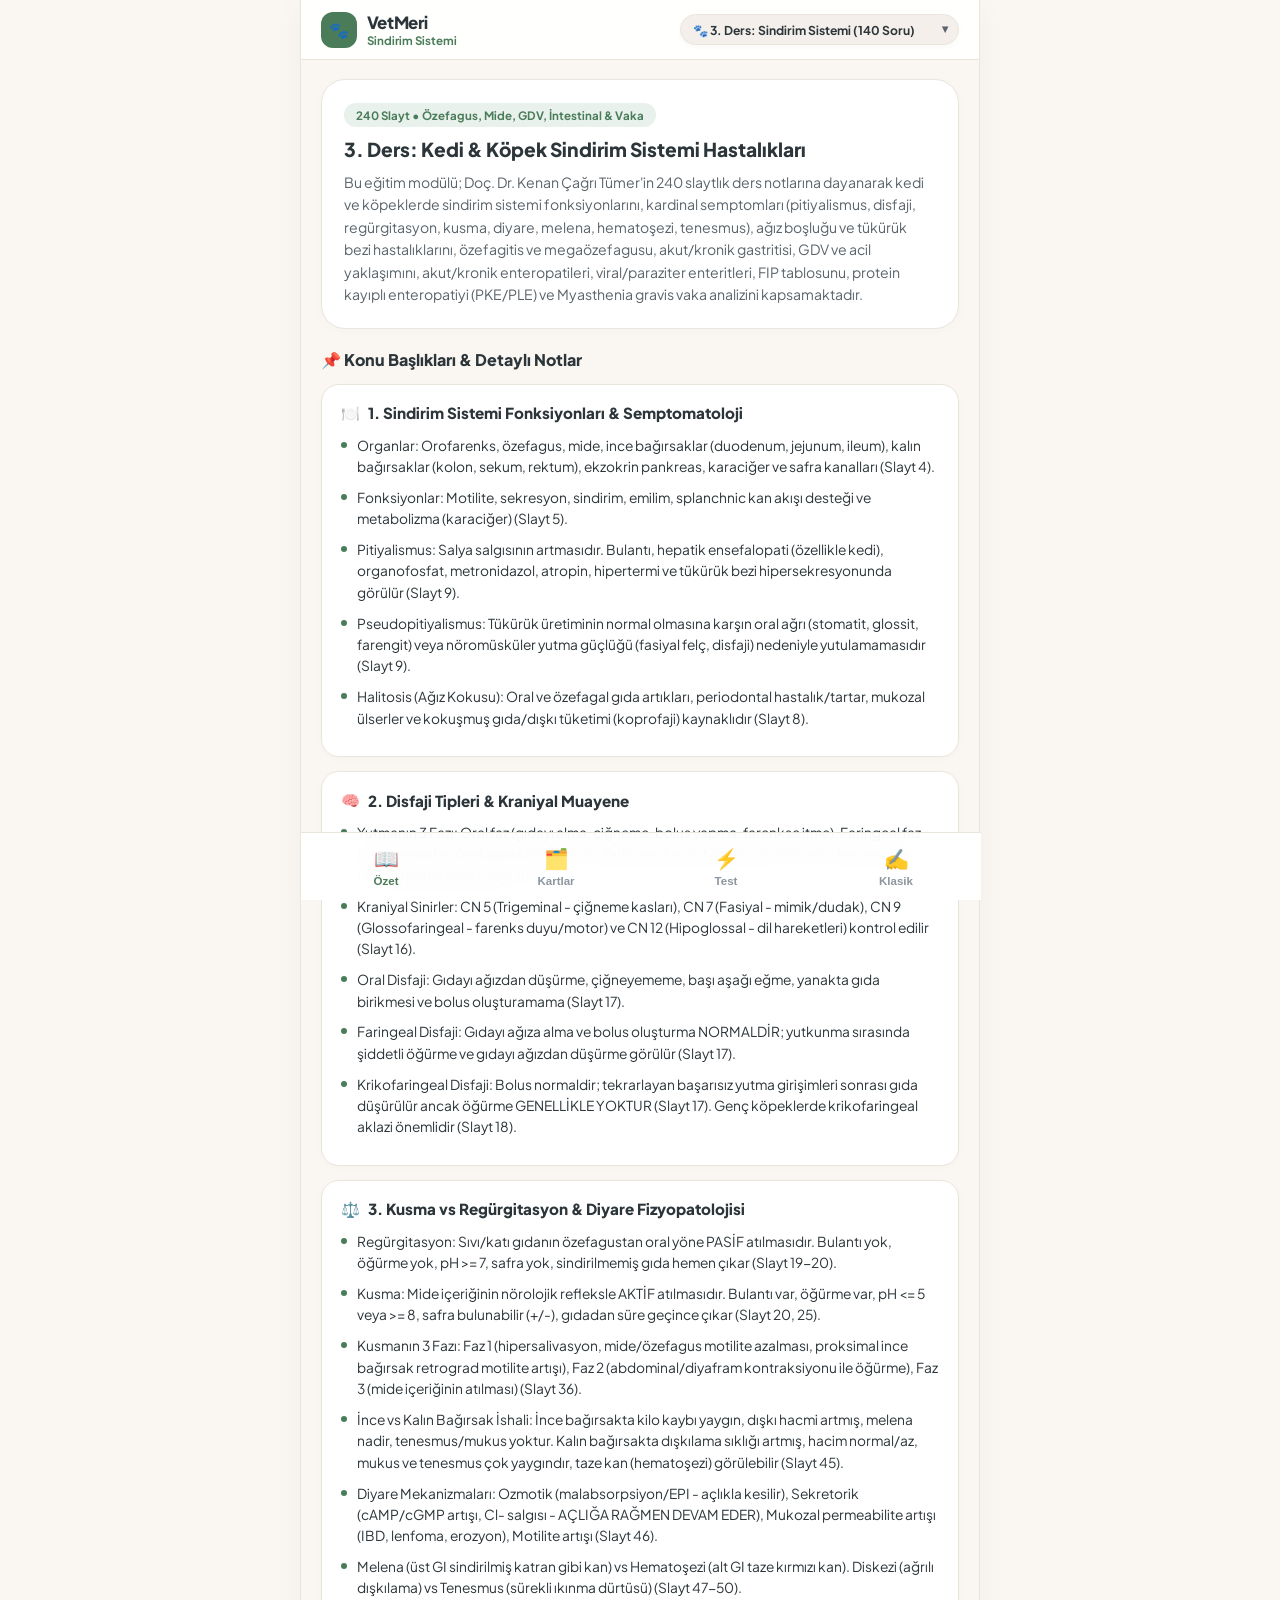
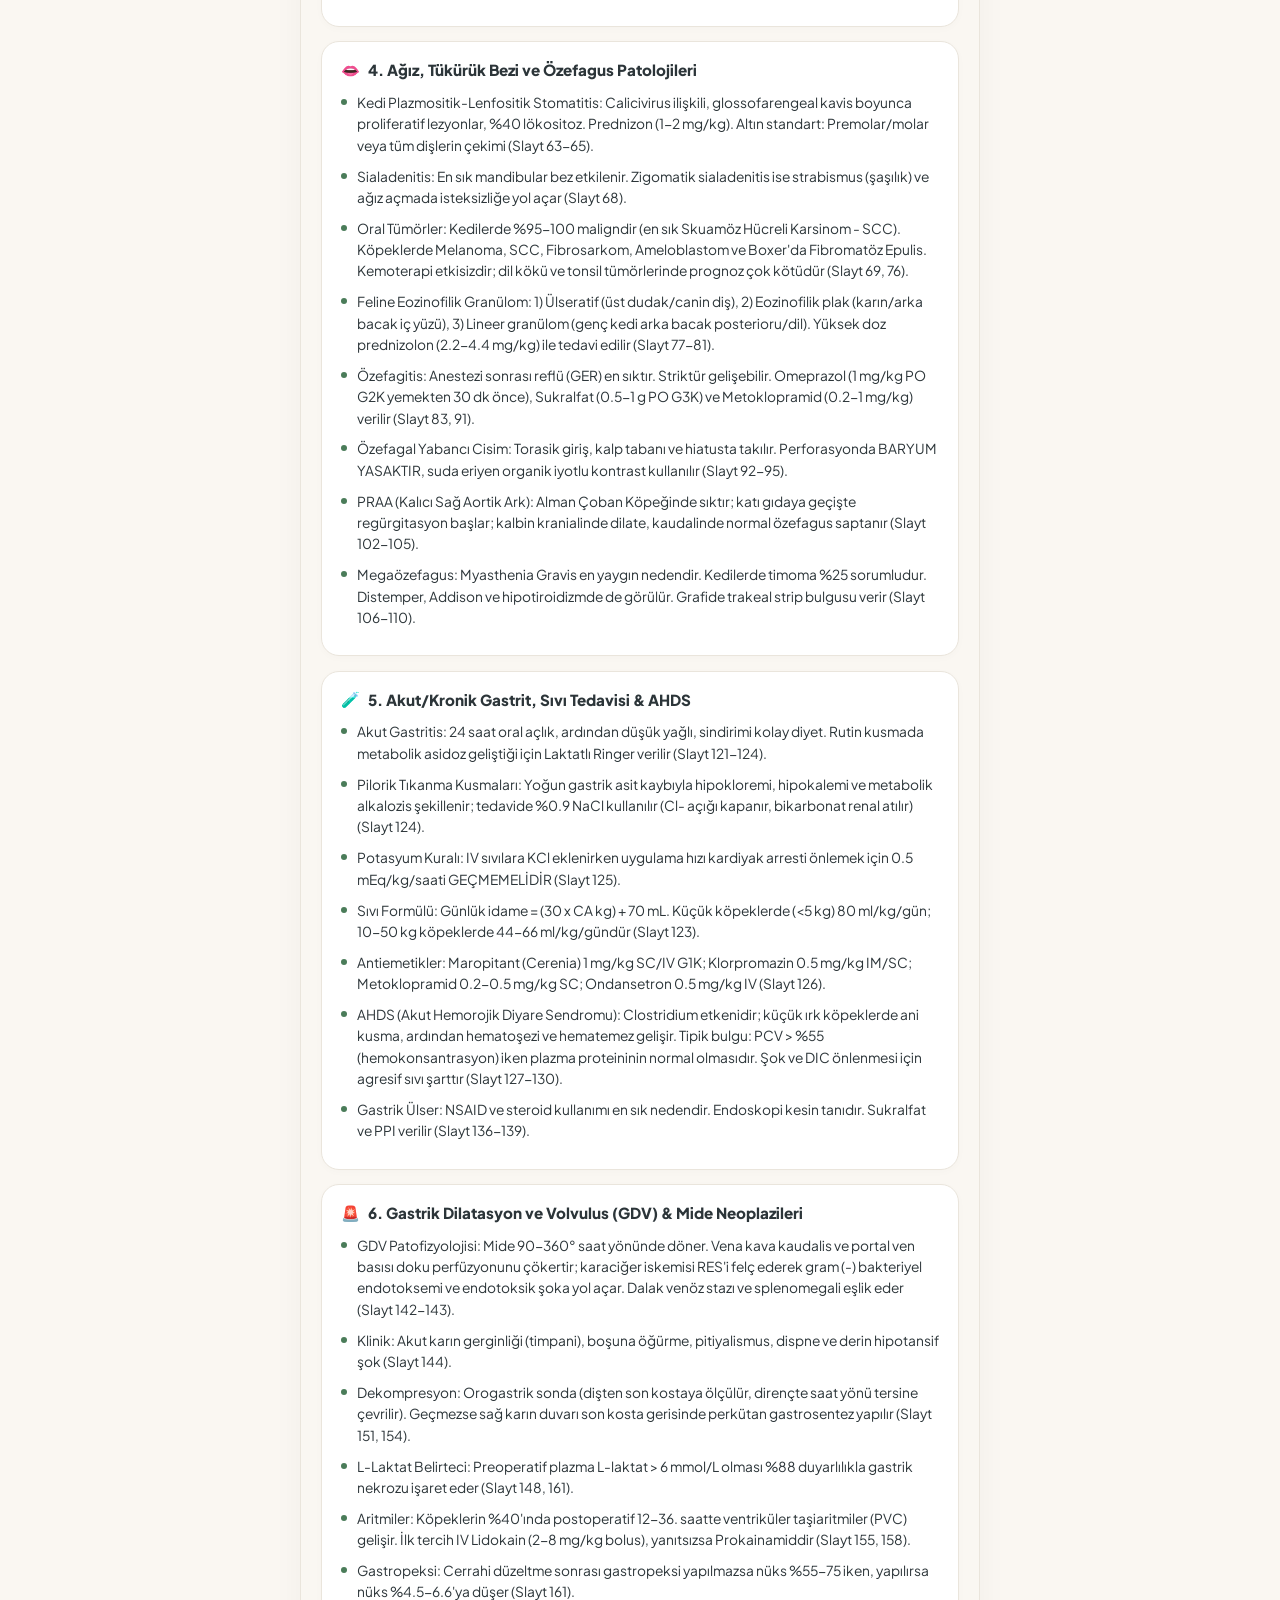
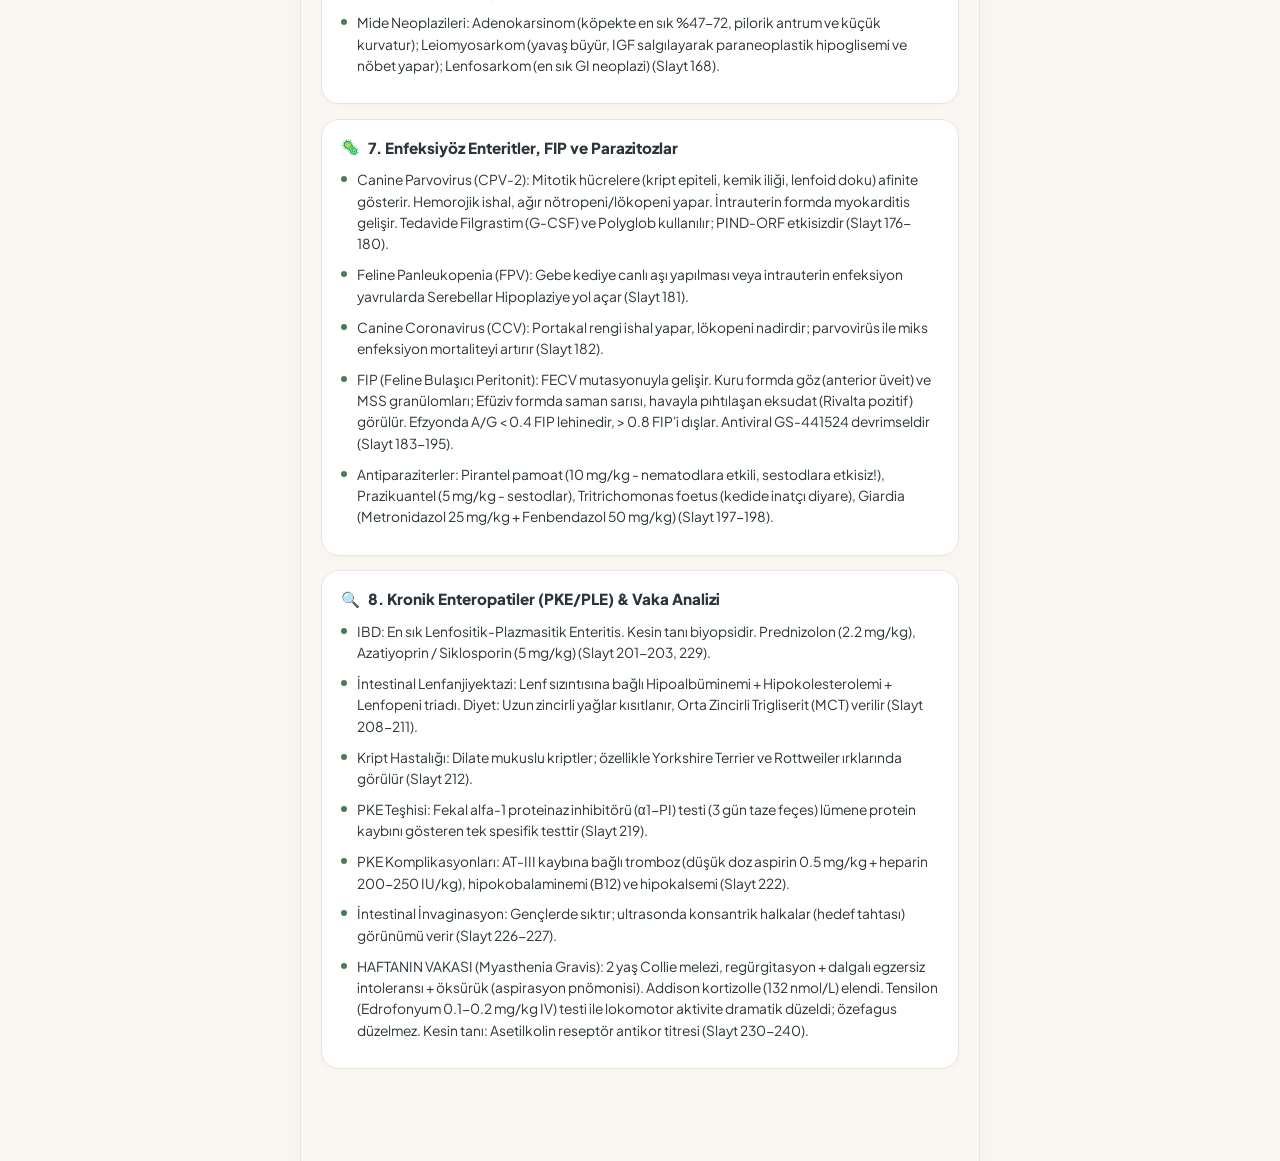
==== index.html @ ea82a2b4 "Sindirim Sistemi modulu eklendi - kumülatif data.json guncellendi" ====
<!DOCTYPE html>
<html lang="tr">
<head>
  <meta charset="UTF-8">
  <meta name="viewport" content="width=device-width, initial-scale=1.0, maximum-scale=1.0, user-scalable=no, viewport-fit=cover">
  <title>VetMeri - Veteriner Çalışma Asistanı</title>
  
  <link rel="preconnect" href="https://fonts.googleapis.com">
  <link rel="preconnect" href="https://fonts.gstatic.com" crossorigin>
  <link href="https://fonts.googleapis.com/css2?family=Plus+Jakarta+Sans:wght@400;500;600;700;800&display=swap" rel="stylesheet">
  <link rel="stylesheet" href="style.css">
</head>
<body>
  <div class="app-shell">
    
    <!-- Top Bar -->
    <header class="app-header">
      <div class="brand-badge">
        <div class="brand-logo" id="brand-logo-icon">🐾</div>
        <div class="brand-info">
          <h1>VetMeri</h1>
          <p id="header-category">Sindirim Sistemi Hastalıkları</p>
        </div>
      </div>
      <div class="module-dropdown-wrapper">
        <select id="module-selector" class="module-select" aria-label="Ders Seçiniz">
          <option value="sindirim" selected>🐾 3. Ders: Sindirim Sistemi (140 Soru)</option>
          <option value="preanestezi">💊 2. Ders: Preanestezik İlaçlar (60 Soru)</option>
          <option value="anestezi">🩺 1. Ders: Anestezi & Muayene (65 Soru)</option>
          <option value="hepsi">📚 Tümü: Kümülatif Havuz (265 Soru)</option>
        </select>
      </div>
    </header>

    <!-- Main Content -->
    <main class="app-content">
      
      <!-- ================= 1. TAB: ÖZET ================= -->
      <section id="tab-ozet" class="tab-screen active">
        <div class="hero-card">
          <span class="hero-badge" id="hero-badge">Ders Notu Özeti</span>
          <h2 class="hero-title" id="hero-title">Kedi & Köpek Sindirim Sistemi Hastalıkları</h2>
          <p class="hero-desc" id="hero-desc">Doç. Dr. Kenan Çağrı Tümer'in 240 slaytlık ders notu: Özefagitis, megaözefagus, GDV, AHDS, IBD, PKE ve Myasthenia gravis vaka analizi.</p>
        </div>

        <div class="section-title">📌 Konu Başlıkları & Detaylı Notlar</div>
        <div class="summary-sections-list" id="summary-sections-container">
          <!-- Dinamik doldurulur -->
        </div>
      </section>

      <!-- ================= 2. TAB: BİLGİ KARTLARI ================= -->
      <section id="tab-kartlar" class="tab-screen">
        <div class="flashcard-topbar">
          <span style="font-size: 0.9rem; font-weight: 700; color: var(--text-muted);" id="card-counter">Kart 1 / 20</span>
          <span style="font-size: 0.8rem; font-weight: 600; color: var(--primary);">Dokun ve Çevir</span>
        </div>

        <div class="card-viewport" id="flashcard-box">
          <div class="flip-card" id="flip-card-element">
            <div class="card-face front">
              <div class="card-tag">SORU</div>
              <div class="card-body-text" id="card-front-text">Yükleniyor...</div>
              <div class="card-flip-prompt">🔄 Cevabı görmek için dokun</div>
            </div>
            <div class="card-face back">
              <div class="card-tag">CEVAP</div>
              <div class="card-body-text" id="card-back-text">Açıklama burada...</div>
              <div class="card-flip-prompt">🔄 Soruya dönmek için dokun</div>
            </div>
          </div>
        </div>

        <!-- Sadece Önceki, Karıştır, Sonraki -->
        <div class="card-nav-row">
          <button class="btn-card-ctrl" id="btn-card-prev">← Önceki</button>
          <button class="btn-card-ctrl shuffle" id="btn-card-shuffle" title="Karıştır">🔀</button>
          <button class="btn-card-ctrl primary" id="btn-card-next">Sonraki →</button>
        </div>
      </section>

      <!-- ================= 3. TAB: QUIZ ================= -->
      <section id="tab-quiz" class="tab-screen">
        <div class="quiz-topbar">
          <span style="font-size: 0.9rem; font-weight: 800; color: var(--text-main);" id="quiz-counter">Soru 1 / 60</span>
          <span class="slide-tag-pill" id="quiz-slide-pill">Slayt 2</span>
        </div>

        <div class="question-box">
          <div class="question-text" id="quiz-question-text">
            Soru metni yükleniyor...
          </div>
        </div>

        <div class="options-list" id="quiz-options-container">
          <!-- Seçenekler dinamik gelir -->
        </div>

        <div class="feedback-box" id="quiz-feedback-drawer">
          <div class="feedback-header">
            <div class="feedback-title" id="feedback-result-title">Doğru Yanıt</div>
            <div class="feedback-slide-badge" id="feedback-slide-badge">📌 Slayt 20</div>
          </div>
          <p class="feedback-desc" id="feedback-general-text"></p>
          <div class="distractor-analysis" id="feedback-distractor-text"></div>
        </div>

        <button class="btn-next-quiz" id="quiz-next-btn" style="display: none;">
          Sonraki Soruya Geç →
        </button>
      </section>

      <!-- ================= 4. TAB: KLASİK SORULAR ================= -->
      <section id="tab-klasik" class="tab-screen">
        <div class="quiz-topbar">
          <span style="font-size: 0.9rem; font-weight: 800; color: var(--text-main);" id="au-counter">Soru 1 / 15</span>
          <span class="slide-tag-pill" id="au-slide-pill">Slayt 2</span>
        </div>

        <div class="au-card">
          <span class="au-tag">AÇIK UÇLU SORU</span>
          <div class="question-text" id="au-question-text" style="margin-bottom: 1rem;">
            Soru yükleniyor...
          </div>

          <button class="btn-reveal-answer" id="btn-reveal-au">
            👁️ Cevabı Göster
          </button>

          <div class="au-answer-box" id="au-answer-box">
            <div style="display: flex; justify-content: space-between; margin-bottom: 0.5rem;">
              <strong style="color: var(--primary); font-size: 0.9rem;">Model Cevap:</strong>
              <span style="font-size: 0.75rem; color: var(--text-muted); font-weight: 700;" id="au-answer-slide">Slayt 2</span>
            </div>
            <p style="font-size: 0.88rem; line-height: 1.55; color: var(--text-main);" id="au-ideal-answer"></p>
          </div>
        </div>

        <div class="card-nav-row" style="margin-top: 1.25rem;">
          <button class="btn-card-ctrl" id="btn-au-prev">← Önceki Soru</button>
          <button class="btn-card-ctrl primary" id="btn-au-next">Sonraki Soru →</button>
        </div>
      </section>

    </main>

    <!-- Bottom Navigation Bar -->
    <nav class="bottom-nav">
      <button class="nav-item active" data-tab="ozet">
        <div class="nav-icon">📖</div>
        <div class="nav-label">Özet</div>
      </button>
      <button class="nav-item" data-tab="kartlar">
        <div class="nav-icon">🗂️</div>
        <div class="nav-label">Kartlar</div>
      </button>
      <button class="nav-item" data-tab="quiz">
        <div class="nav-icon">⚡</div>
        <div class="nav-label">Test</div>
      </button>
      <button class="nav-item" data-tab="klasik">
        <div class="nav-icon">✍️</div>
        <div class="nav-label">Klasik</div>
      </button>
    </nav>

  </div>

  <script src="data.js"></script>
  <script src="app.js"></script>
</body>
</html>
---- style.css ----
:root {
  --bg-primary: #FAF7F2;
  --bg-surface: #FFFFFF;
  --bg-surface-elevated: #F4EFEA;
  --bg-glass: rgba(255, 255, 255, 0.92);
  --border-subtle: #EAE5DC;
  --border-active: #4A7C59;
  
  --primary: #4A7C59; /* Soft Sage Green */
  --primary-light: #E8F1EC;
  --accent: #D97757;  /* Warm Blush / Terracotta */
  --accent-light: #FDF0EC;
  --danger: #C95D63;
  --danger-light: #FBEBED;
  
  --text-main: #2C3539;
  --text-muted: #5A646A;
  --text-faint: #8C969E;
  
  --font-sans: 'Plus Jakarta Sans', -apple-system, BlinkMacSystemFont, 'Segoe UI', Roboto, sans-serif;
  --radius-sm: 12px;
  --radius-md: 18px;
  --radius-lg: 24px;
  --radius-pill: 9999px;
  
  --nav-height: 68px;
  --header-height: 60px;
}

* {
  box-sizing: border-box;
  margin: 0;
  padding: 0;
  -webkit-tap-highlight-color: transparent;
  user-select: none;
}

body {
  background-color: var(--bg-primary);
  color: var(--text-main);
  font-family: var(--font-sans);
  min-height: 100vh;
  display: flex;
  justify-content: center;
  overflow-x: hidden;
}

/* Tablet & Phone Shell */
.app-shell {
  width: 100%;
  max-width: 540px;
  min-height: 100vh;
  display: flex;
  flex-direction: column;
  background-color: var(--bg-primary);
  position: relative;
  box-shadow: 0 4px 30px rgba(0, 0, 0, 0.04);
}

@media (min-width: 768px) {
  .app-shell {
    max-width: 680px;
    border-left: 1px solid var(--border-subtle);
    border-right: 1px solid var(--border-subtle);
  }
}

/* Top App Header */
.app-header {
  height: var(--header-height);
  position: sticky;
  top: 0;
  z-index: 50;
  display: flex;
  align-items: center;
  justify-content: space-between;
  padding: 0 1.25rem;
  background: var(--bg-glass);
  backdrop-filter: blur(16px);
  border-bottom: 1px solid var(--border-subtle);
}

.brand-badge {
  display: flex;
  align-items: center;
  gap: 0.6rem;
}

.brand-logo {
  width: 36px;
  height: 36px;
  border-radius: 12px;
  background: var(--primary);
  display: flex;
  align-items: center;
  justify-content: center;
  color: white;
  font-weight: 800;
  font-size: 1rem;
}

.brand-info h1 {
  font-size: 1.05rem;
  font-weight: 800;
  color: var(--text-main);
  letter-spacing: -0.02em;
}

.brand-info p {
  font-size: 0.72rem;
  color: var(--primary);
  font-weight: 700;
  white-space: nowrap;
}

/* Module Selector Dropdown */
.module-dropdown-wrapper {
  position: relative;
  display: flex;
  align-items: center;
  max-width: 58%;
}

.module-select {
  appearance: none;
  -webkit-appearance: none;
  background: var(--bg-surface-elevated);
  color: var(--text-main);
  border: 1.5px solid var(--border-subtle);
  border-radius: var(--radius-pill);
  padding: 0.4rem 1.8rem 0.4rem 0.75rem;
  font-family: var(--font-sans);
  font-size: 0.76rem;
  font-weight: 700;
  cursor: pointer;
  outline: none;
  transition: all 0.2s ease;
  box-shadow: 0 2px 5px rgba(0, 0, 0, 0.03);
  text-overflow: ellipsis;
  overflow: hidden;
  white-space: nowrap;
  max-width: 100%;
}

.module-select:hover {
  border-color: var(--primary);
  background: var(--bg-surface);
}

.module-select:focus {
  border-color: var(--primary);
  box-shadow: 0 0 0 3px var(--primary-light);
}

.module-dropdown-wrapper::after {
  content: '▼';
  font-size: 0.55rem;
  color: var(--text-muted);
  position: absolute;
  right: 0.65rem;
  pointer-events: none;
}

/* Main Content Area */
.app-content {
  flex: 1;
  padding: 1.2rem 1.25rem calc(var(--nav-height) + 1.5rem);
  overflow-y: auto;
}

/* Tab Screens */
.tab-screen {
  display: none;
  animation: fadeIn 0.2s ease-out;
}

.tab-screen.active {
  display: block;
}

@keyframes fadeIn {
  from { opacity: 0; transform: translateY(6px); }
  to { opacity: 1; transform: translateY(0); }
}

/* Hero Section in Summary */
.hero-card {
  background: var(--bg-surface);
  border: 1px solid var(--border-subtle);
  border-radius: var(--radius-lg);
  padding: 1.4rem;
  margin-bottom: 1.25rem;
  box-shadow: 0 2px 12px rgba(0, 0, 0, 0.02);
}

.hero-badge {
  display: inline-block;
  padding: 0.3rem 0.75rem;
  background: var(--primary-light);
  color: var(--primary);
  border-radius: var(--radius-pill);
  font-size: 0.72rem;
  font-weight: 700;
  margin-bottom: 0.6rem;
}

.hero-title {
  font-size: 1.2rem;
  font-weight: 800;
  line-height: 1.35;
  color: var(--text-main);
  margin-bottom: 0.5rem;
}

.hero-desc {
  font-size: 0.88rem;
  line-height: 1.6;
  color: var(--text-muted);
}

/* Section Header */
.section-title {
  font-size: 1rem;
  font-weight: 800;
  color: var(--text-main);
  margin: 1.25rem 0 0.85rem;
}

.summary-sections-list {
  display: flex;
  flex-direction: column;
  gap: 0.9rem;
}

.summary-section-card {
  background: var(--bg-surface);
  border: 1px solid var(--border-subtle);
  border-radius: var(--radius-md);
  padding: 1.1rem 1.2rem;
  box-shadow: 0 2px 8px rgba(0, 0, 0, 0.02);
}

.summary-section-title {
  font-size: 0.95rem;
  font-weight: 800;
  color: var(--text-main);
  margin-bottom: 0.75rem;
  display: flex;
  align-items: center;
  gap: 0.5rem;
}

.summary-bullet {
  display: flex;
  align-items: flex-start;
  gap: 0.6rem;
  font-size: 0.86rem;
  line-height: 1.55;
  color: var(--text-main);
  margin-bottom: 0.6rem;
}

.bullet-dot {
  width: 6px;
  height: 6px;
  min-width: 6px;
  border-radius: 50%;
  background: var(--primary);
  margin-top: 7px;
}

/* ================= FLASHCARDS ================= */
.flashcard-topbar {
  display: flex;
  align-items: center;
  justify-content: space-between;
  margin-bottom: 1.2rem;
}

.card-viewport {
  perspective: 1000px;
  width: 100%;
  height: 350px;
  margin-bottom: 1.5rem;
  cursor: pointer;
}

.flip-card {
  width: 100%;
  height: 100%;
  position: relative;
  transform-style: preserve-3d;
  transition: transform 0.45s cubic-bezier(0.4, 0, 0.2, 1);
  border-radius: var(--radius-lg);
}

.flip-card.is-flipped {
  transform: rotateY(180deg);
}

.card-face {
  position: absolute;
  width: 100%;
  height: 100%;
  backface-visibility: hidden;
  border-radius: var(--radius-lg);
  padding: 2.2rem 1.8rem;
  display: flex;
  flex-direction: column;
  justify-content: space-between;
  border: 1px solid var(--border-subtle);
  background: var(--bg-surface);
  box-shadow: 0 8px 24px rgba(0, 0, 0, 0.04);
}

.card-face.back {
  transform: rotateY(180deg);
  background: #FCFAF7;
  border-color: rgba(217, 119, 87, 0.3);
}

.card-tag {
  display: inline-block;
  padding: 0.25rem 0.65rem;
  background: var(--primary-light);
  color: var(--primary);
  border-radius: 8px;
  font-size: 0.72rem;
  font-weight: 800;
  letter-spacing: 0.03em;
}

.card-face.back .card-tag {
  background: var(--accent-light);
  color: var(--accent);
}

.card-body-text {
  font-size: 1.15rem;
  font-weight: 700;
  line-height: 1.55;
  text-align: center;
  color: var(--text-main);
  margin: auto 0;
}

.card-face.back .card-body-text {
  font-size: 1.05rem;
  font-weight: 600;
  color: var(--text-main);
}

.card-flip-prompt {
  text-align: center;
  font-size: 0.75rem;
  color: var(--text-faint);
  font-weight: 600;
}

/* Flashcard Bottom Controls */
.card-nav-row {
  display: flex;
  align-items: center;
  justify-content: space-between;
  gap: 0.75rem;
}

.btn-card-ctrl {
  flex: 1;
  padding: 0.9rem;
  border-radius: var(--radius-md);
  border: 1px solid var(--border-subtle);
  background: var(--bg-surface);
  color: var(--text-main);
  font-weight: 700;
  font-size: 0.88rem;
  cursor: pointer;
  display: flex;
  align-items: center;
  justify-content: center;
  gap: 0.4rem;
}

.btn-card-ctrl.primary {
  background: var(--primary);
  color: white;
  border-color: var(--primary);
}

.btn-card-ctrl.shuffle {
  flex: 0 0 50px;
  background: var(--accent-light);
  color: var(--accent);
  border-color: transparent;
  font-size: 1.1rem;
}

/* ================= QUIZ ================= */
.quiz-topbar {
  display: flex;
  align-items: center;
  justify-content: space-between;
  margin-bottom: 1.2rem;
}

.slide-tag-pill {
  padding: 0.3rem 0.7rem;
  background: var(--primary-light);
  color: var(--primary);
  border-radius: 8px;
  font-size: 0.75rem;
  font-weight: 700;
}

.question-box {
  background: var(--bg-surface);
  border: 1px solid var(--border-subtle);
  border-radius: var(--radius-lg);
  padding: 1.35rem;
  margin-bottom: 1.2rem;
  box-shadow: 0 2px 10px rgba(0, 0, 0, 0.02);
}

.question-text {
  font-size: 1.05rem;
  font-weight: 700;
  line-height: 1.5;
  color: var(--text-main);
  user-select: text;
}

.options-list {
  display: flex;
  flex-direction: column;
  gap: 0.75rem;
  margin-bottom: 1.2rem;
}

.option-btn {
  display: flex;
  align-items: flex-start;
  gap: 0.85rem;
  background: var(--bg-surface);
  border: 1.5px solid var(--border-subtle);
  border-radius: var(--radius-md);
  padding: 1rem 1.1rem;
  text-align: left;
  cursor: pointer;
  color: var(--text-main);
  font-family: inherit;
  font-size: 0.9rem;
  line-height: 1.45;
  transition: background-color 0.15s, border-color 0.15s;
}

.opt-letter {
  width: 28px;
  height: 28px;
  min-width: 28px;
  border-radius: 50%;
  background: var(--bg-primary);
  border: 1px solid var(--border-subtle);
  display: flex;
  align-items: center;
  justify-content: center;
  font-weight: 700;
  font-size: 0.8rem;
  color: var(--text-muted);
}

.option-btn.is-correct {
  border-color: var(--primary) !important;
  background: #EBF7EE !important;
}

.option-btn.is-correct .opt-letter {
  background: var(--primary) !important;
  color: white !important;
  border-color: var(--primary) !important;
}

.option-btn.is-wrong {
  border-color: var(--danger) !important;
  background: var(--danger-light) !important;
}

.option-btn.is-wrong .opt-letter {
  background: var(--danger) !important;
  color: white !important;
  border-color: var(--danger) !important;
}

/* Feedback Drawer */
.feedback-box {
  display: none;
  background: #FDFBF8;
  border-radius: var(--radius-lg);
  padding: 1.25rem;
  border: 1.2px solid var(--border-subtle);
  margin-bottom: 1.2rem;
}

.feedback-box.show {
  display: block;
}

.feedback-box.correct {
  background: #F2FAF4;
  border-color: rgba(74, 124, 89, 0.4);
}

.feedback-box.wrong {
  background: #FDF4F4;
  border-color: rgba(201, 93, 99, 0.4);
}

.feedback-header {
  display: flex;
  align-items: center;
  justify-content: space-between;
  margin-bottom: 0.6rem;
}

.feedback-title {
  font-size: 0.95rem;
  font-weight: 800;
}

.feedback-box.correct .feedback-title { color: var(--primary); }
.feedback-box.wrong .feedback-title { color: var(--danger); }

.feedback-slide-badge {
  padding: 0.25rem 0.65rem;
  border-radius: 8px;
  font-size: 0.75rem;
  font-weight: 800;
  background: var(--bg-surface);
  border: 1px solid var(--border-subtle);
  color: var(--text-main);
}

.feedback-desc {
  font-size: 0.88rem;
  line-height: 1.55;
  color: var(--text-main);
  margin-bottom: 0.6rem;
  user-select: text;
}

.distractor-analysis {
  font-size: 0.8rem;
  line-height: 1.5;
  color: var(--text-muted);
  background: rgba(255, 255, 255, 0.8);
  padding: 0.75rem;
  border-radius: var(--radius-sm);
  border: 1px solid var(--border-subtle);
  user-select: text;
}

.btn-next-quiz {
  width: 100%;
  padding: 1rem;
  background: var(--primary);
  color: white;
  border: none;
  border-radius: var(--radius-md);
  font-weight: 800;
  font-size: 0.95rem;
  cursor: pointer;
}

/* ================= OPEN ENDED ================= */
.au-card {
  background: var(--bg-surface);
  border: 1px solid var(--border-subtle);
  border-radius: var(--radius-lg);
  padding: 1.4rem;
  margin-bottom: 1.2rem;
}

.au-tag {
  display: inline-block;
  padding: 0.25rem 0.6rem;
  background: var(--accent-light);
  color: var(--accent);
  border-radius: 8px;
  font-size: 0.7rem;
  font-weight: 800;
  margin-bottom: 0.75rem;
}

.btn-reveal-answer {
  width: 100%;
  padding: 0.9rem;
  background: var(--bg-surface);
  border: 1.5px solid var(--primary);
  color: var(--primary);
  border-radius: var(--radius-md);
  font-weight: 700;
  font-size: 0.9rem;
  cursor: pointer;
  margin-top: 1rem;
}

.au-answer-box {
  display: none;
  background: #F7FBF8;
  border: 1px solid rgba(74, 124, 89, 0.35);
  border-radius: var(--radius-md);
  padding: 1.1rem;
  margin-top: 1rem;
  user-select: text;
}

.au-answer-box.show {
  display: block;
}

/* Bottom Navigation Bar */
.bottom-nav {
  position: fixed;
  bottom: 0;
  width: 100%;
  max-width: 540px;
  height: var(--nav-height);
  background: var(--bg-glass);
  backdrop-filter: blur(20px);
  border-top: 1px solid var(--border-subtle);
  display: flex;
  align-items: center;
  justify-content: space-around;
  z-index: 100;
}

@media (min-width: 768px) {
  .bottom-nav {
    max-width: 680px;
  }
}

.nav-item {
  display: flex;
  flex-direction: column;
  align-items: center;
  justify-content: center;
  gap: 0.25rem;
  flex: 1;
  height: 100%;
  color: var(--text-faint);
  background: none;
  border: none;
  cursor: pointer;
}

.nav-icon {
  font-size: 1.25rem;
}

.nav-label {
  font-size: 0.72rem;
  font-weight: 700;
}

.nav-item.active {
  color: var(--primary);
}
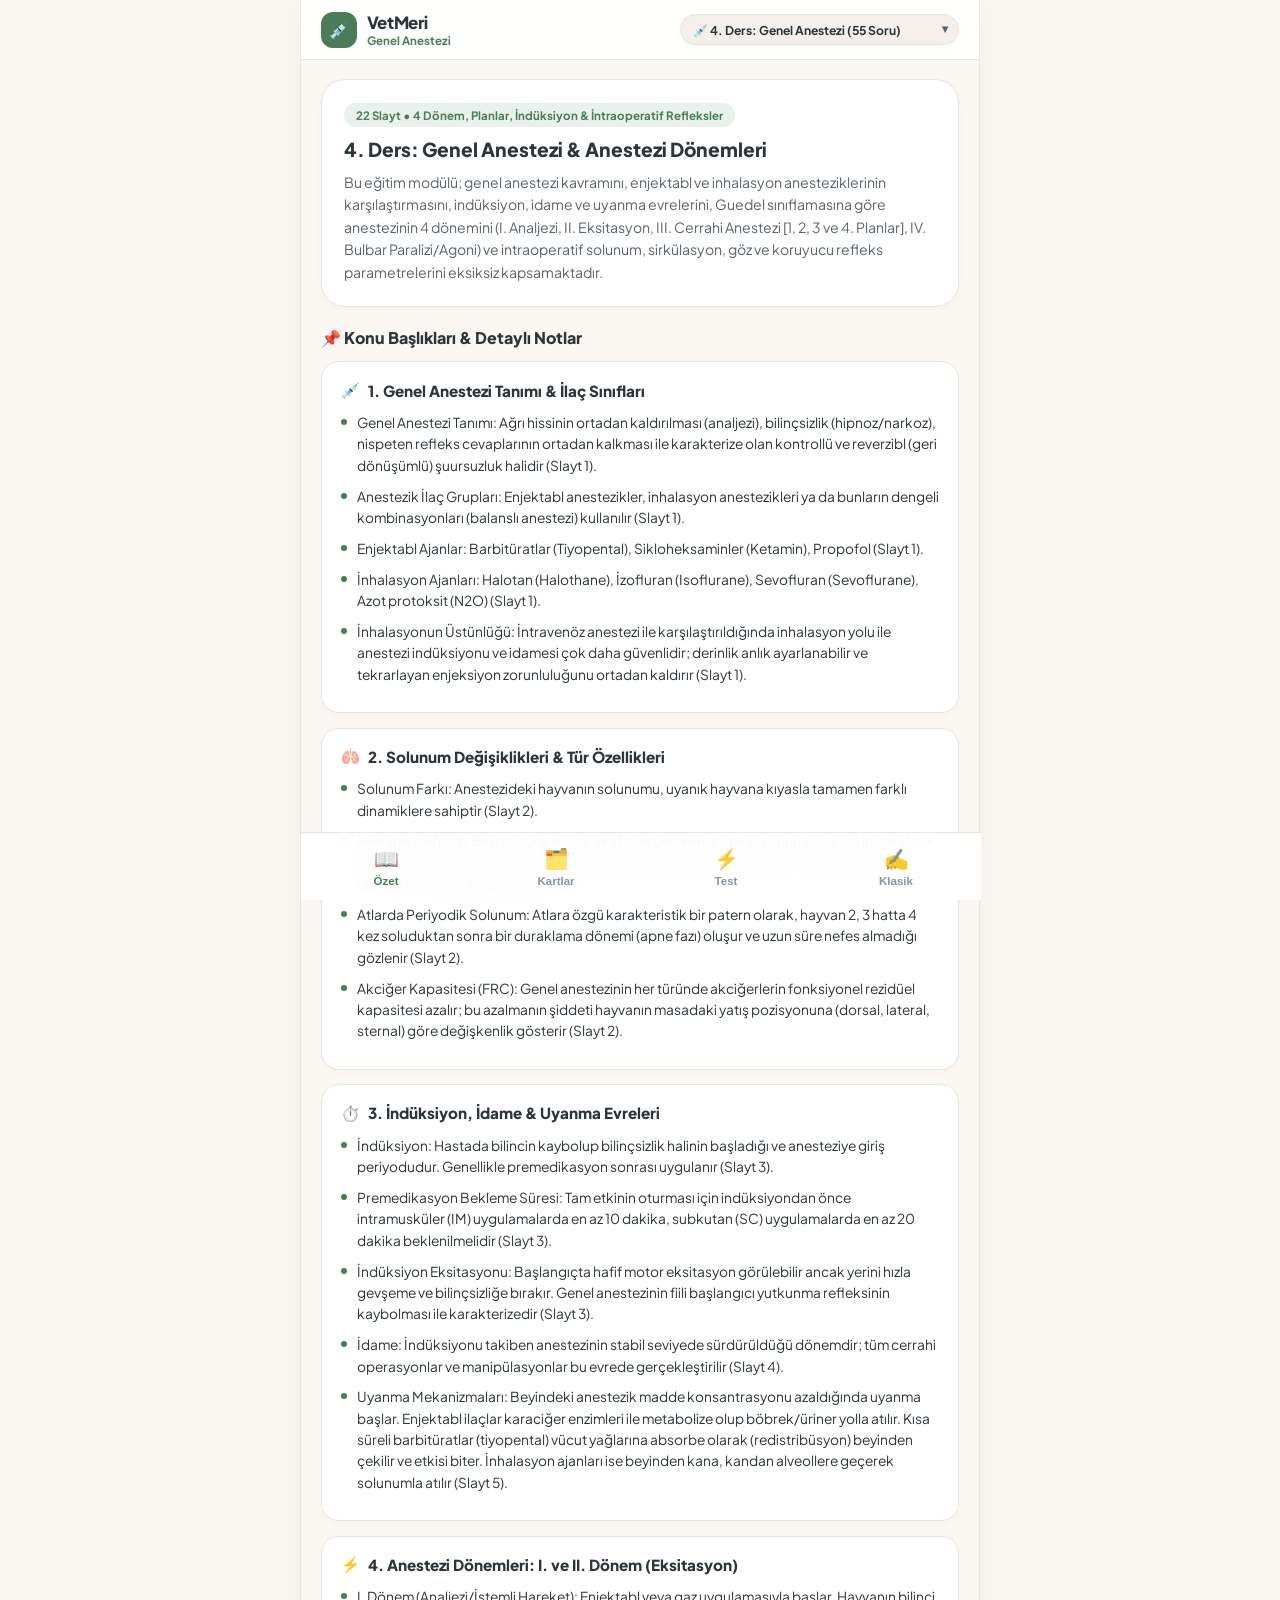
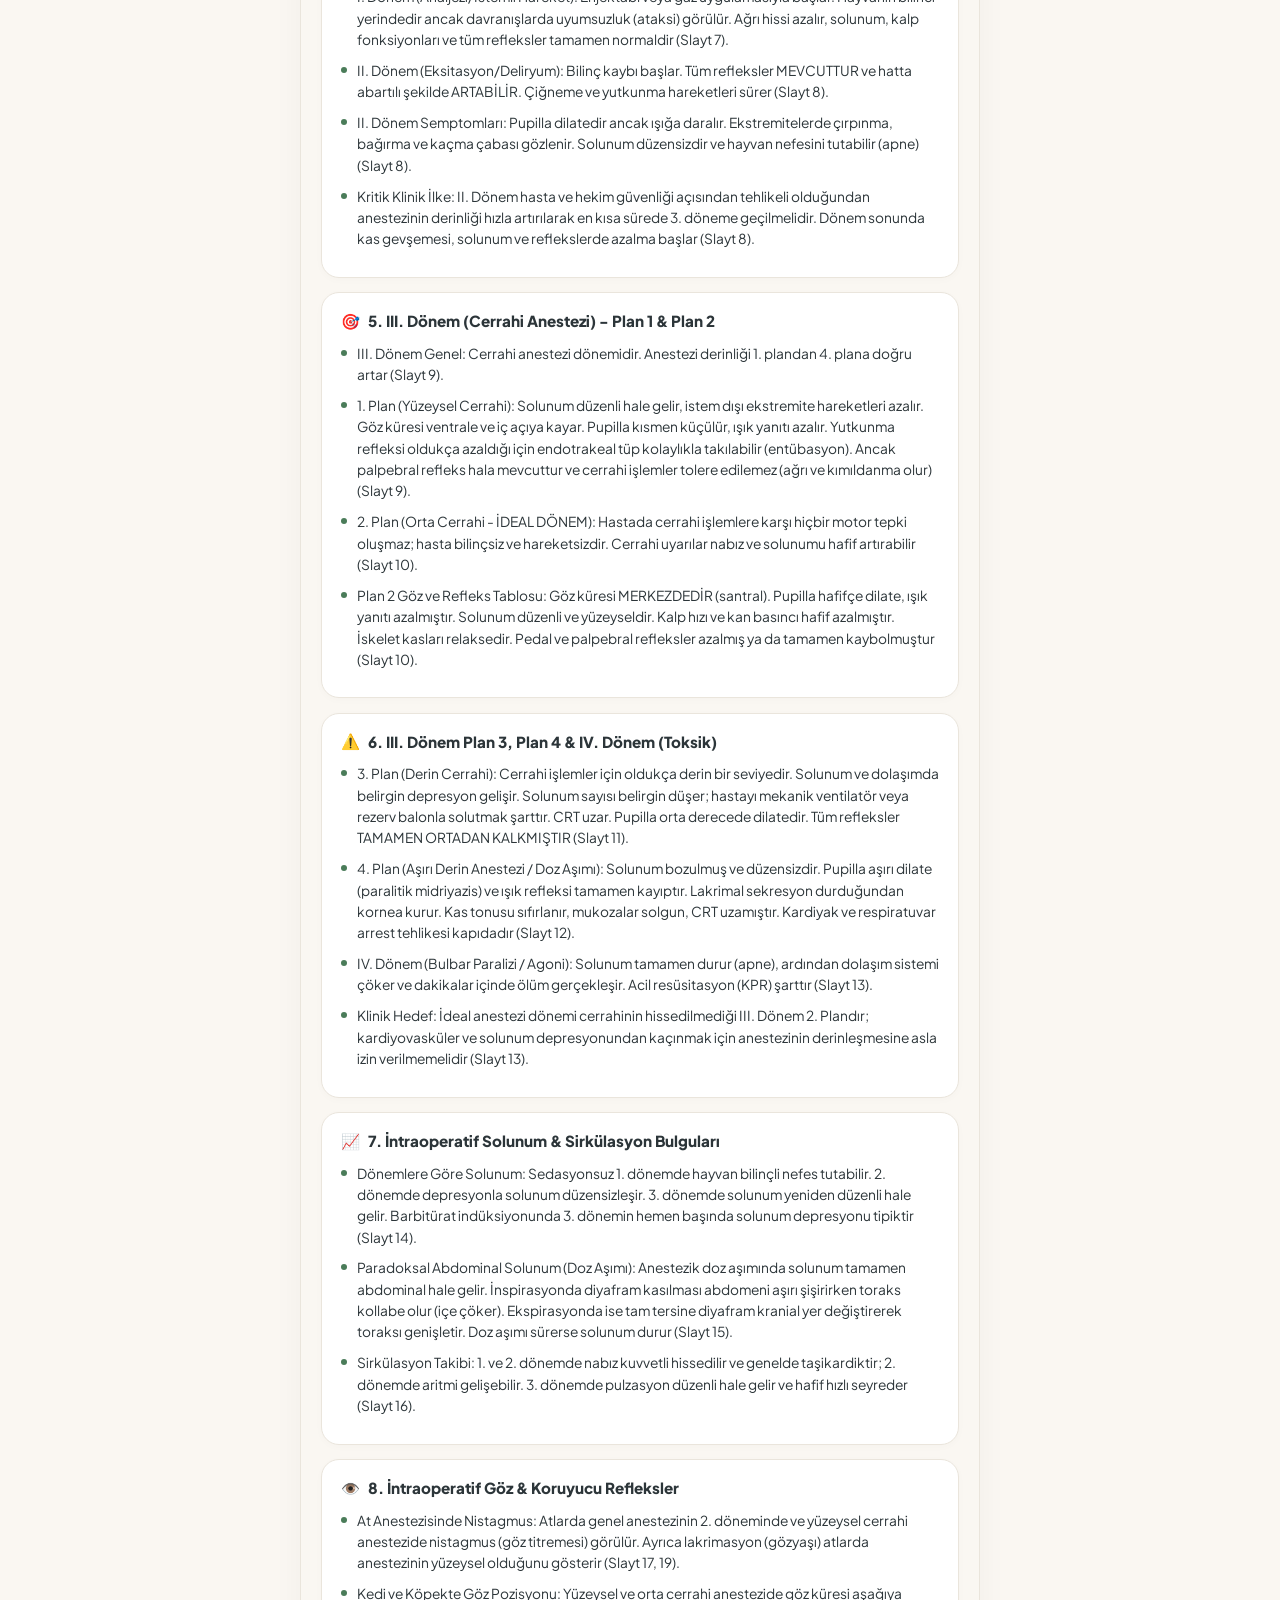
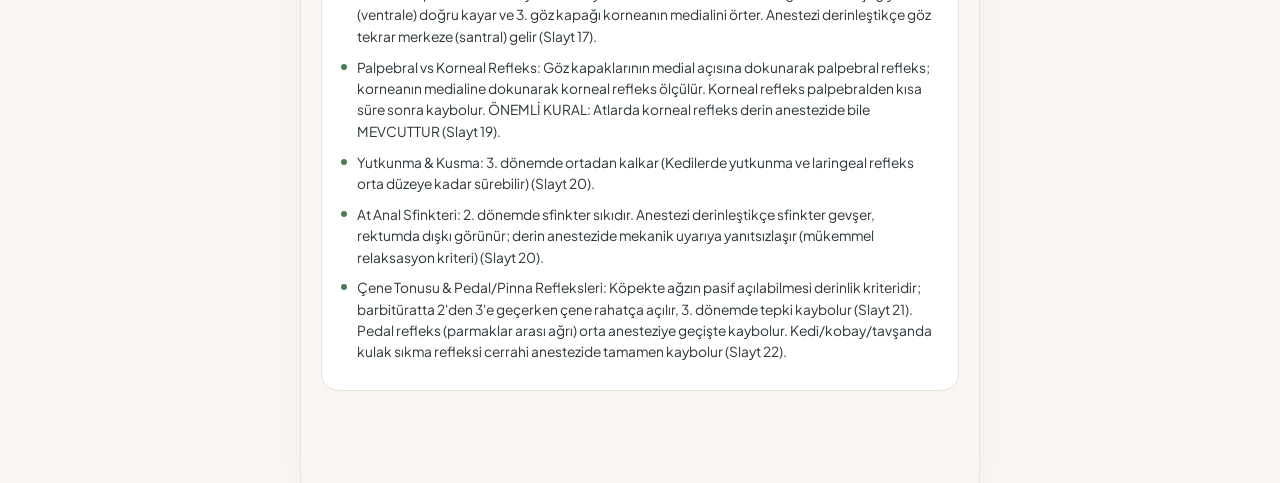
==== commit 1ce32ea4: "Genel Anestezi modulu eklendi (4. Ders) - kumulatif data.json ve data.js guncellendi" ====
--- a/index.html
+++ b/index.html
@@ -24,10 +24,11 @@
       </div>
       <div class="module-dropdown-wrapper">
         <select id="module-selector" class="module-select" aria-label="Ders Seçiniz">
-          <option value="sindirim" selected>🐾 3. Ders: Sindirim Sistemi (140 Soru)</option>
+          <option value="genel_anestezi" selected>💉 4. Ders: Genel Anestezi (55 Soru)</option>
+          <option value="sindirim">🐾 3. Ders: Sindirim Sistemi (140 Soru)</option>
           <option value="preanestezi">💊 2. Ders: Preanestezik İlaçlar (60 Soru)</option>
           <option value="anestezi">🩺 1. Ders: Anestezi & Muayene (65 Soru)</option>
-          <option value="hepsi">📚 Tümü: Kümülatif Havuz (265 Soru)</option>
+          <option value="hepsi">📚 Tümü: Kümülatif Havuz (320 Soru)</option>
         </select>
       </div>
     </header>
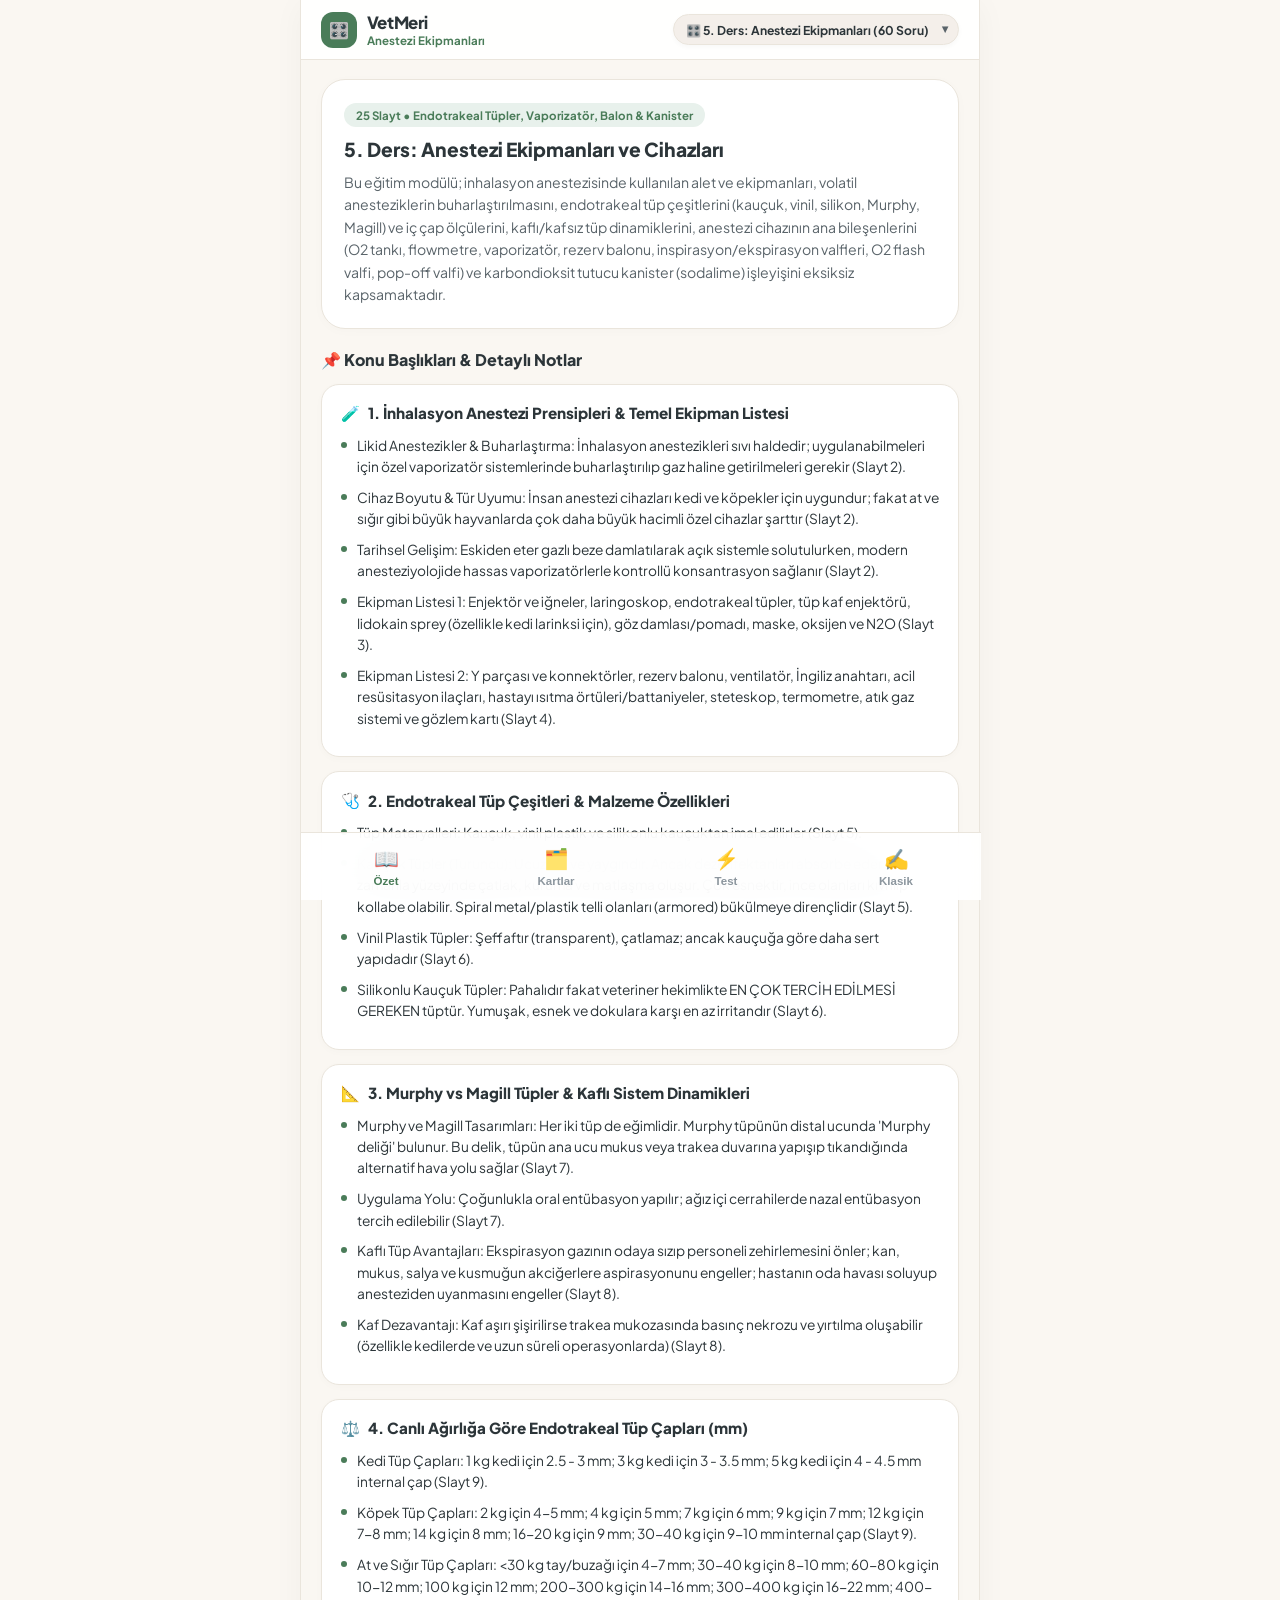
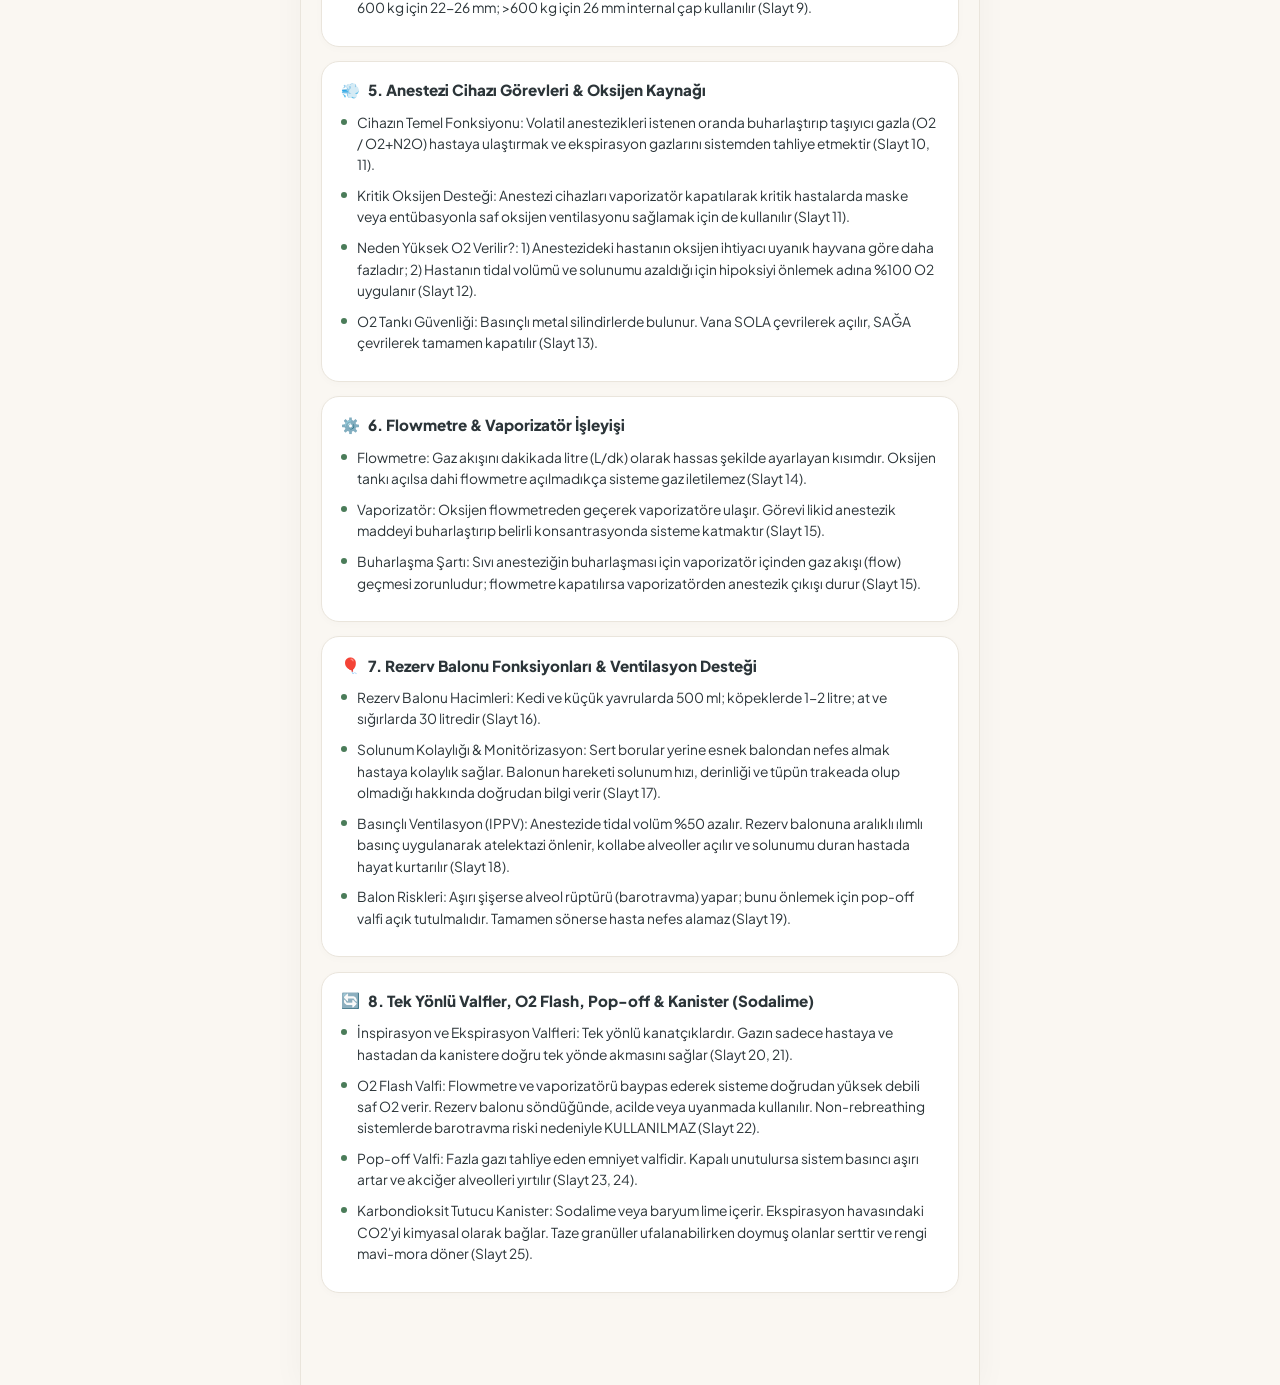
==== commit c8bf8103: "Anestezi Ekipmanlari ve Cihazlari modulu eklendi (5. Ders) - kumulatif 380 soru" ====
--- a/index.html
+++ b/index.html
@@ -24,11 +24,12 @@
       </div>
       <div class="module-dropdown-wrapper">
         <select id="module-selector" class="module-select" aria-label="Ders Seçiniz">
-          <option value="genel_anestezi" selected>💉 4. Ders: Genel Anestezi (55 Soru)</option>
+          <option value="ekipmanlar" selected>🎛️ 5. Ders: Anestezi Ekipmanları (60 Soru)</option>
+          <option value="genel_anestezi">💉 4. Ders: Genel Anestezi (55 Soru)</option>
           <option value="sindirim">🐾 3. Ders: Sindirim Sistemi (140 Soru)</option>
           <option value="preanestezi">💊 2. Ders: Preanestezik İlaçlar (60 Soru)</option>
           <option value="anestezi">🩺 1. Ders: Anestezi & Muayene (65 Soru)</option>
-          <option value="hepsi">📚 Tümü: Kümülatif Havuz (320 Soru)</option>
+          <option value="hepsi">📚 Tümü: Kümülatif Havuz (380 Soru)</option>
         </select>
       </div>
     </header>
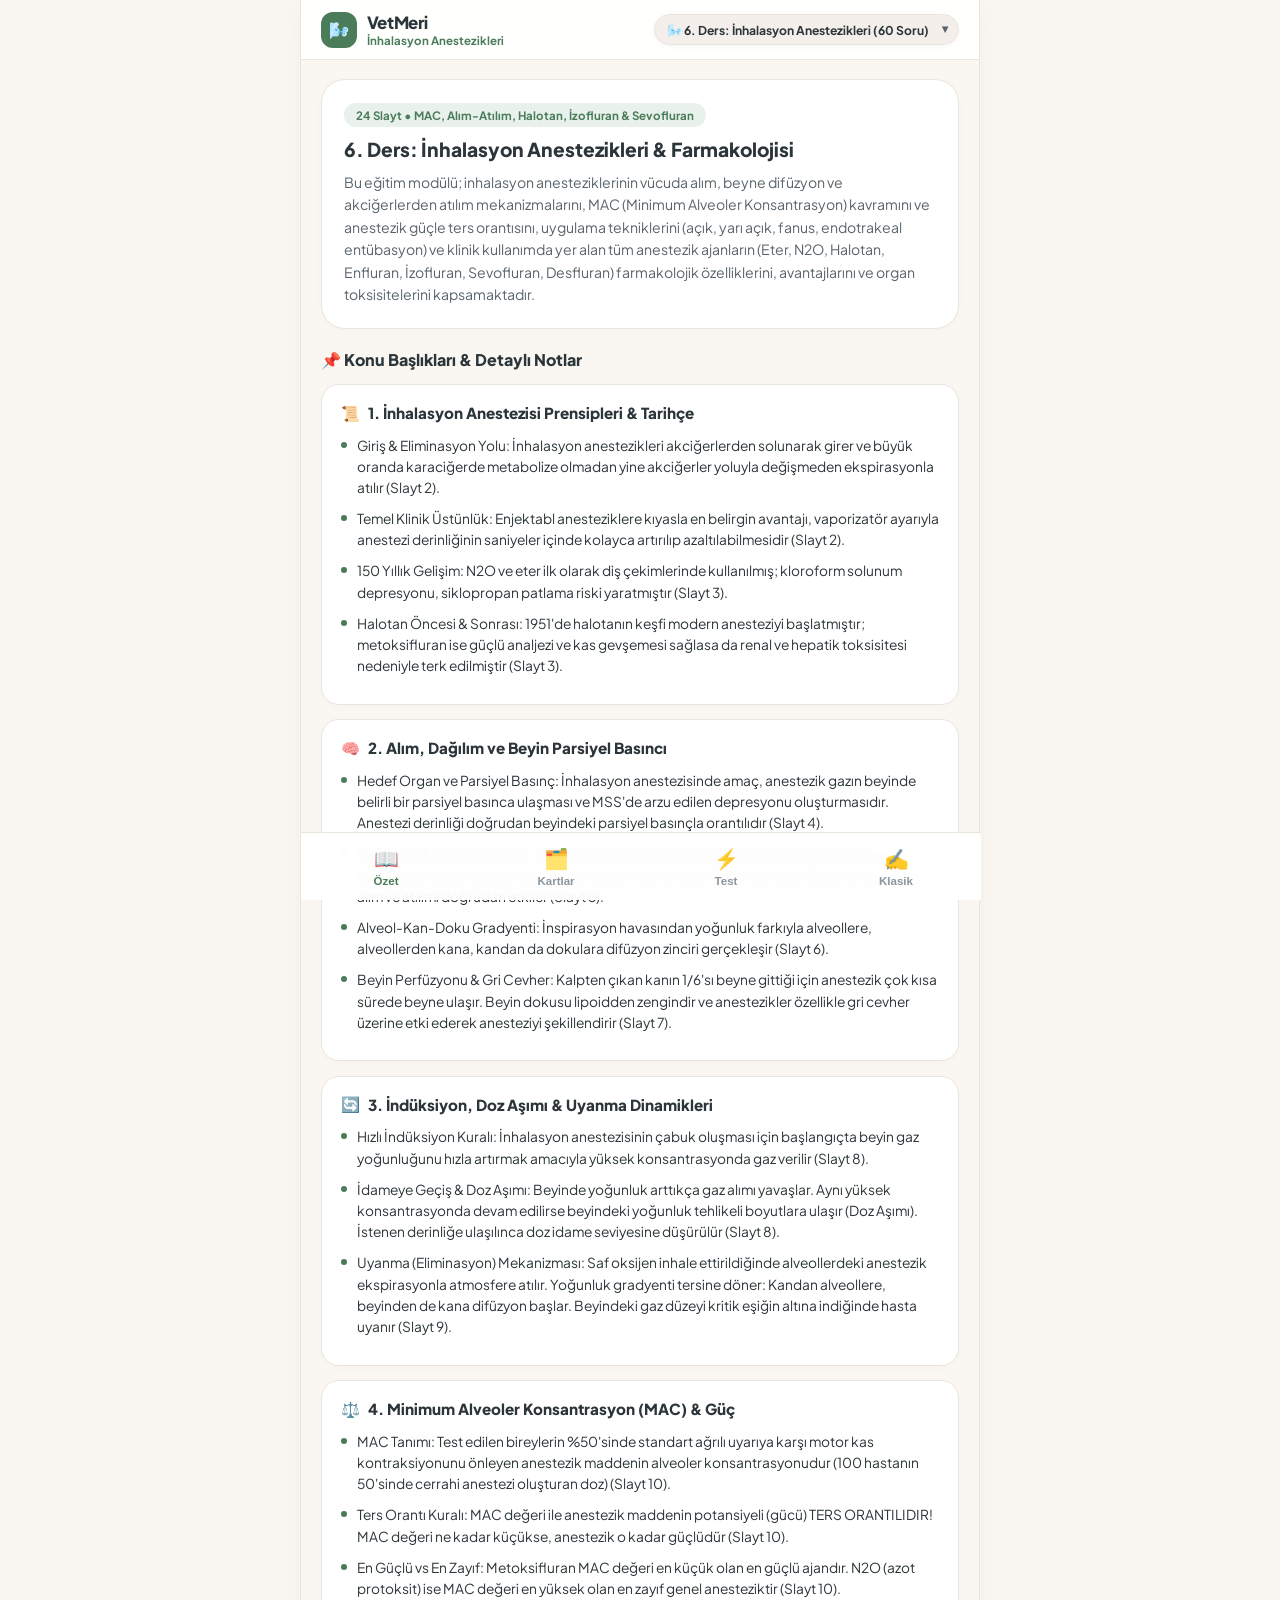
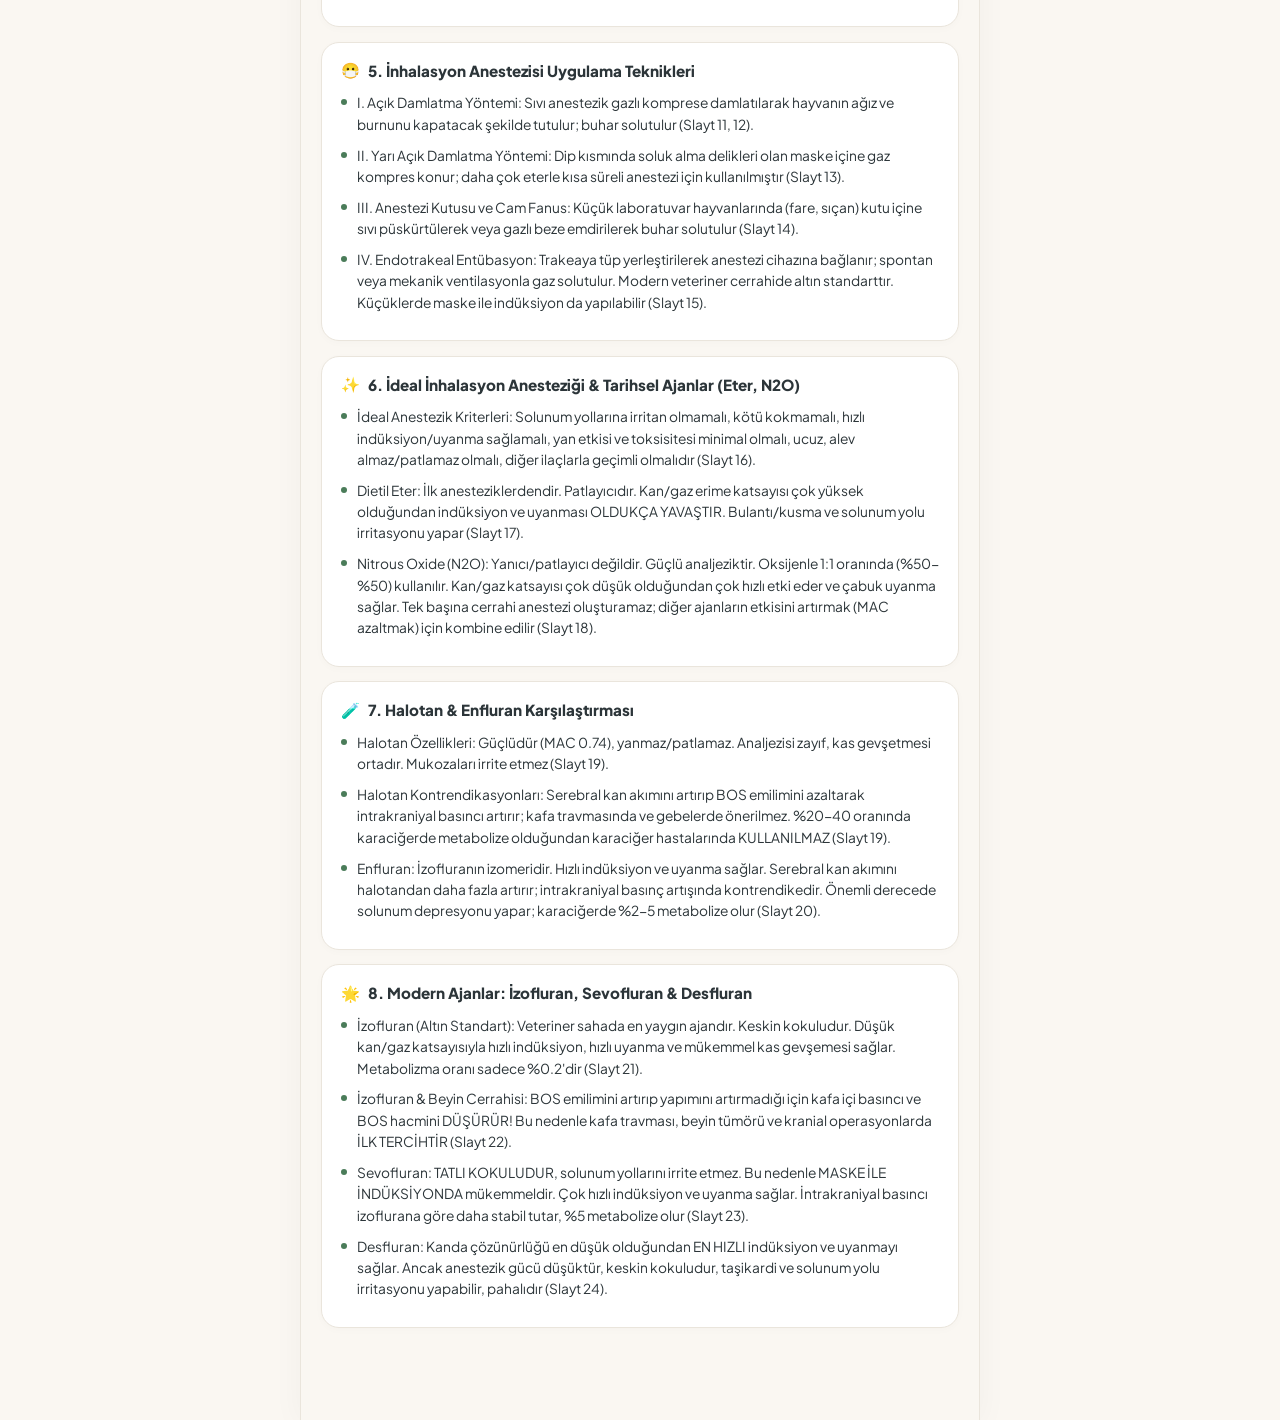
==== commit 62b72748: "feat: Inhalasyon Anestezikleri modulu eklendi (6. Ders) - toplam 440 soru ve 6 ders" ====
--- a/index.html
+++ b/index.html
@@ -24,12 +24,13 @@
       </div>
       <div class="module-dropdown-wrapper">
         <select id="module-selector" class="module-select" aria-label="Ders Seçiniz">
-          <option value="ekipmanlar" selected>🎛️ 5. Ders: Anestezi Ekipmanları (60 Soru)</option>
+          <option value="inhalasyon" selected>🌬️ 6. Ders: İnhalasyon Anestezikleri (60 Soru)</option>
+          <option value="ekipmanlar">🎛️ 5. Ders: Anestezi Ekipmanları (60 Soru)</option>
           <option value="genel_anestezi">💉 4. Ders: Genel Anestezi (55 Soru)</option>
           <option value="sindirim">🐾 3. Ders: Sindirim Sistemi (140 Soru)</option>
           <option value="preanestezi">💊 2. Ders: Preanestezik İlaçlar (60 Soru)</option>
           <option value="anestezi">🩺 1. Ders: Anestezi & Muayene (65 Soru)</option>
-          <option value="hepsi">📚 Tümü: Kümülatif Havuz (380 Soru)</option>
+          <option value="hepsi">📚 Tümü: Kümülatif Havuz (440 Soru)</option>
         </select>
       </div>
     </header>
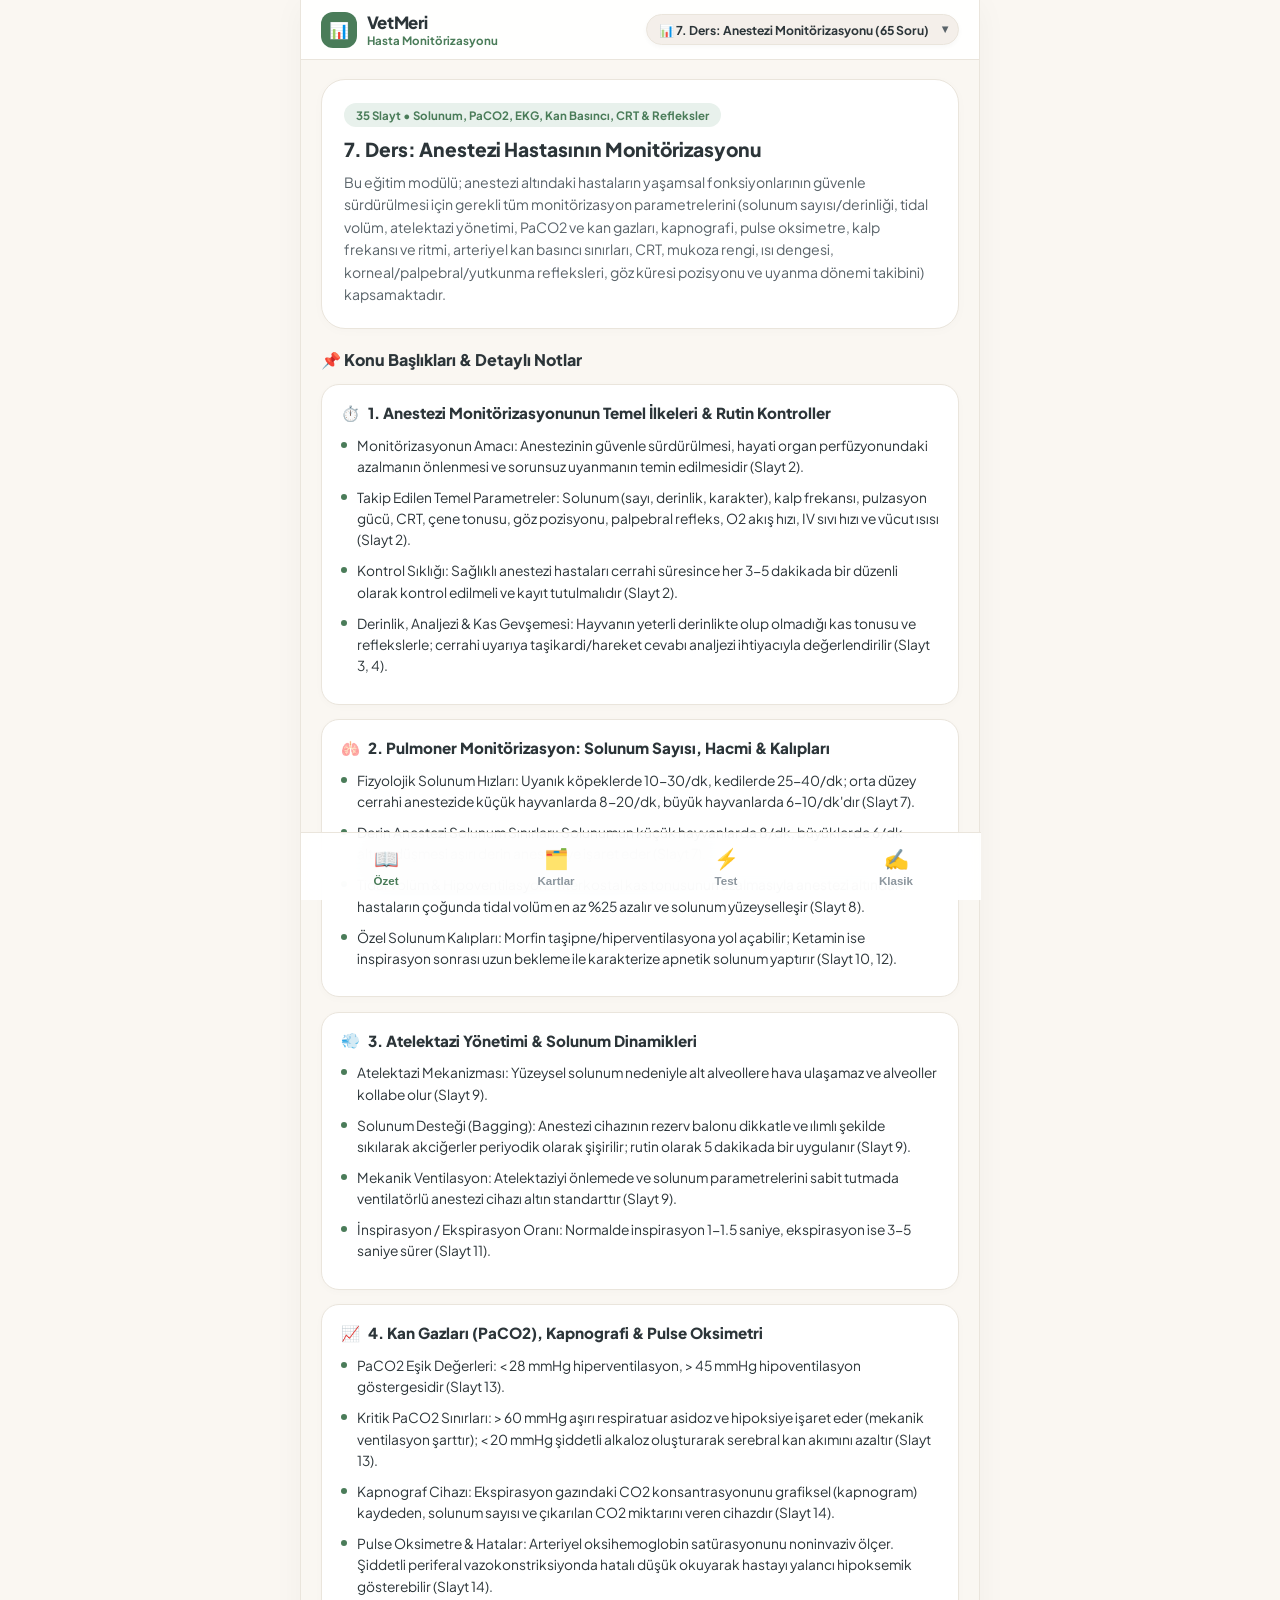
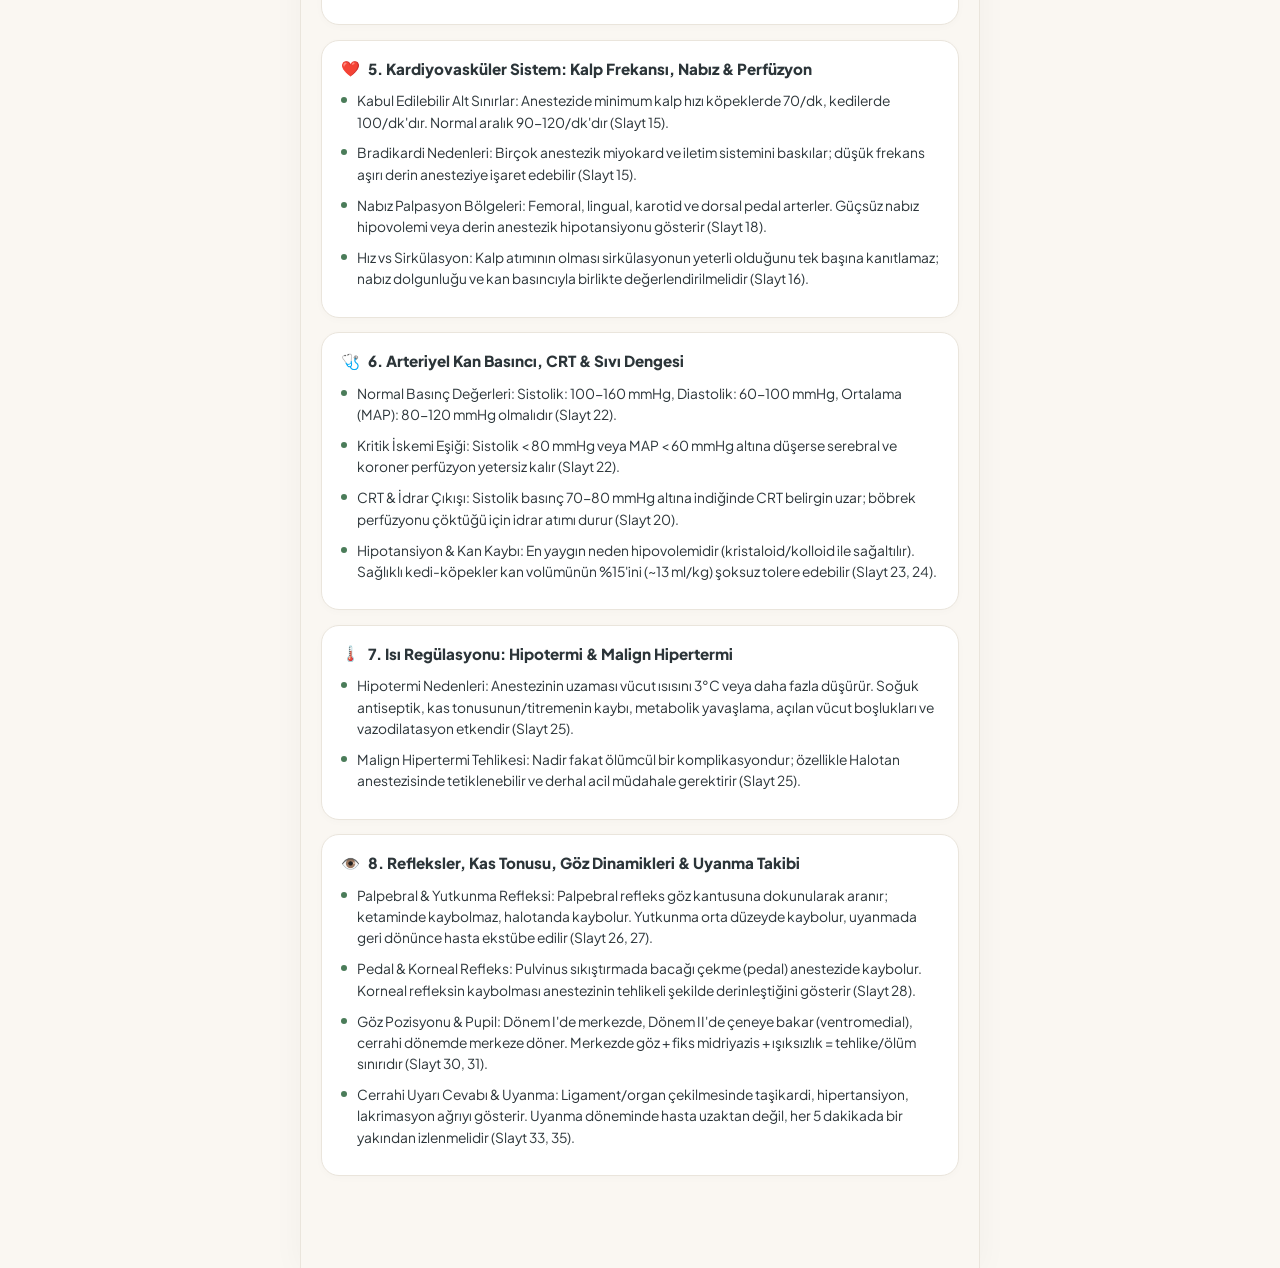
==== commit 86f12991: "feat: Anestezi Hastasinin Monitorizasyonu modulu eklendi (7. Ders) - toplam 505 soru ve 7 ders" ====
--- a/index.html
+++ b/index.html
@@ -24,13 +24,14 @@
       </div>
       <div class="module-dropdown-wrapper">
         <select id="module-selector" class="module-select" aria-label="Ders Seçiniz">
-          <option value="inhalasyon" selected>🌬️ 6. Ders: İnhalasyon Anestezikleri (60 Soru)</option>
+          <option value="monitorizasyon" selected>📊 7. Ders: Anestezi Monitörizasyonu (65 Soru)</option>
+          <option value="inhalasyon">🌬️ 6. Ders: İnhalasyon Anestezikleri (60 Soru)</option>
           <option value="ekipmanlar">🎛️ 5. Ders: Anestezi Ekipmanları (60 Soru)</option>
           <option value="genel_anestezi">💉 4. Ders: Genel Anestezi (55 Soru)</option>
           <option value="sindirim">🐾 3. Ders: Sindirim Sistemi (140 Soru)</option>
           <option value="preanestezi">💊 2. Ders: Preanestezik İlaçlar (60 Soru)</option>
           <option value="anestezi">🩺 1. Ders: Anestezi & Muayene (65 Soru)</option>
-          <option value="hepsi">📚 Tümü: Kümülatif Havuz (440 Soru)</option>
+          <option value="hepsi">📚 Tümü: Kümülatif Havuz (505 Soru)</option>
         </select>
       </div>
     </header>
